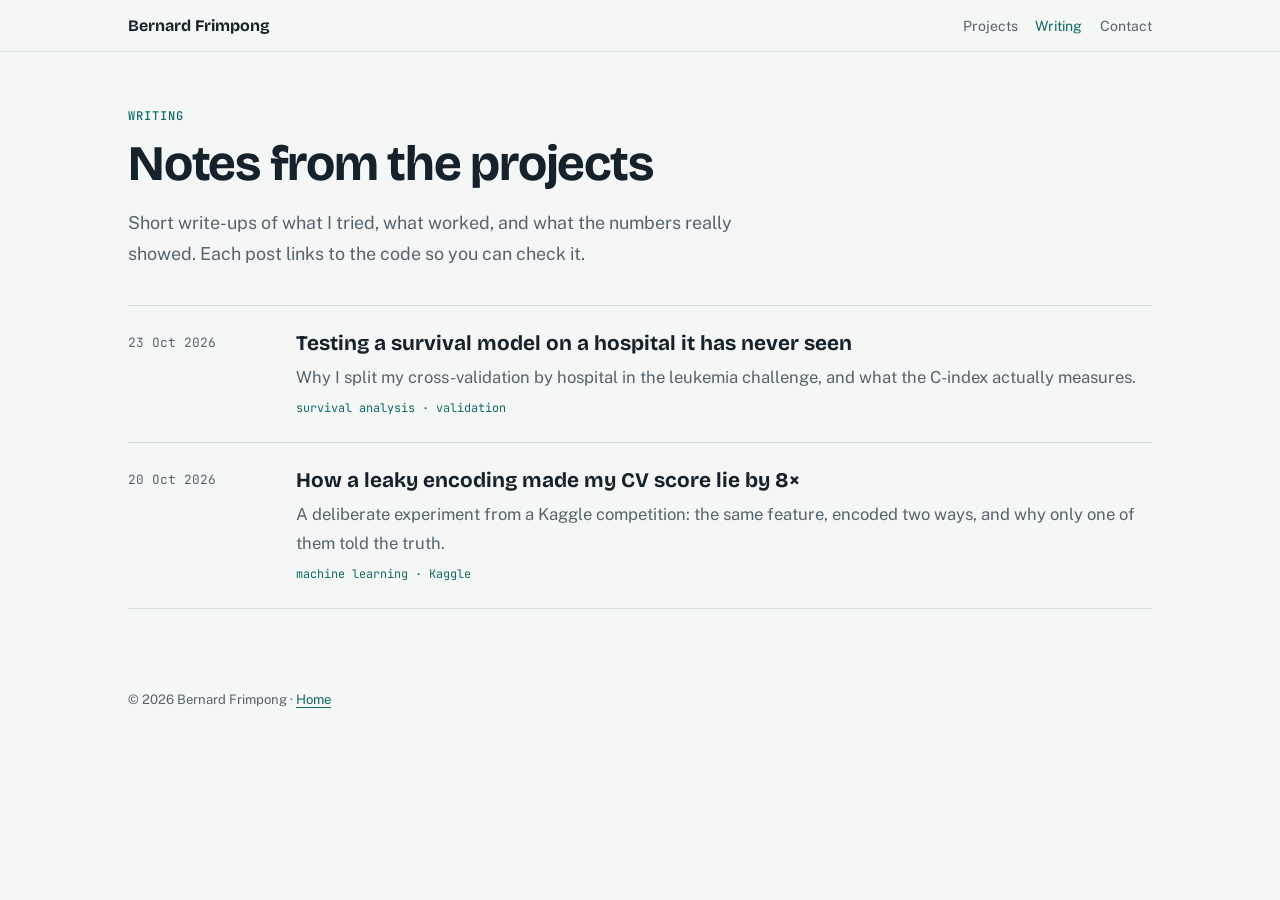
==== blog/index.html @ 432e8756 "Add blog with first two posts" ====
<!doctype html>
<html lang="en">
<head>
<meta charset="utf-8">
<meta name="viewport" content="width=device-width, initial-scale=1, viewport-fit=cover">
<title>Writing · Bernard Frimpong</title>
<meta name="description" content="Notes by Bernard Frimpong on data analysis, model validation, survival analysis and disease forecasting.">
<link rel="stylesheet" href="https://fonts.googleapis.com/css2?family=Bricolage+Grotesque:opsz,wght@12..96,500;12..96,700&family=Public+Sans:ital,wght@0,400;0,600;1,400&family=JetBrains+Mono:wght@400;500&display=swap">
<link rel="stylesheet" href="blog.css">
</head>
<body>
<header class="top">
  <div class="wrap">
    <a class="brand" href="../index.html">Bernard Frimpong</a>
    <nav aria-label="Site"><ul>
      <li><a href="../index.html#projects">Projects</a></li>
      <li><a href="index.html" aria-current="page">Writing</a></li>
      <li><a href="../index.html#contact">Contact</a></li>
    </ul></nav>
  </div>
</header>

<main class="wrap">
  <div class="intro">
    <p class="eyebrow">Writing</p>
    <h1>Notes from the projects</h1>
    <p class="lede">Short write-ups of what I tried, what worked, and what the numbers really showed. Each post links to the code so you can check it.</p>
  </div>

  <!-- NEWEST POST GOES AT THE TOP. Copy one <li> ... </li> block to add a post. -->
  <ul class="post-list">
    <li>
      <time datetime="2026-10-23">23 Oct 2026</time>
      <div>
        <h2><a href="posts/validate-on-unseen-hospital.html">Testing a survival model on a hospital it has never seen</a></h2>
        <p>Why I split my cross-validation by hospital in the leukemia challenge, and what the C-index actually measures.</p>
        <span class="tag">survival analysis · validation</span>
      </div>
    </li>
    <li>
      <time datetime="2026-10-20">20 Oct 2026</time>
      <div>
        <h2><a href="posts/target-encoding-leakage.html">How a leaky encoding made my CV score lie by 8×</a></h2>
        <p>A deliberate experiment from a Kaggle competition: the same feature, encoded two ways, and why only one of them told the truth.</p>
        <span class="tag">machine learning · Kaggle</span>
      </div>
    </li>
  </ul>
</main>

<footer class="wrap">© 2026 Bernard Frimpong · <a href="../index.html">Home</a></footer>
</body>
</html>
---- blog/blog.css ----
/* Shared styles for the blog pages. Same colours and fonts as the home page. */
:root{
  --bg:#f5f7f6; --surface:#ffffff; --ink:#15212b; --muted:#56646e; --line:#d6dedc;
  --accent:#0f6b63; --accent-soft:#dcefeb; --mark:#b5651d;
  --display:"Bricolage Grotesque", "Segoe UI", system-ui, sans-serif;
  --body:"Public Sans", "Segoe UI", system-ui, sans-serif;
  --mono:"JetBrains Mono", ui-monospace, Consolas, monospace;
}
@media (prefers-color-scheme: dark){:root:not([data-theme="light"]){
  --bg:#0f171c; --surface:#16222a; --ink:#e6eeec; --muted:#9aaab0; --line:#283841;
  --accent:#4cc2b2; --accent-soft:#173a37; --mark:#e0a060; color-scheme:dark}}
:root[data-theme="dark"]{
  --bg:#0f171c; --surface:#16222a; --ink:#e6eeec; --muted:#9aaab0; --line:#283841;
  --accent:#4cc2b2; --accent-soft:#173a37; --mark:#e0a060; color-scheme:dark}

*{box-sizing:border-box}
:root{padding-top:env(safe-area-inset-top,0px);padding-bottom:env(safe-area-inset-bottom,0px)}
body{background:var(--bg);color:var(--ink);font:400 1.04rem/1.75 var(--body);margin:0}
img{max-width:100%}
a{color:var(--accent);text-underline-offset:3px}
a:focus-visible{outline:2px solid var(--accent);outline-offset:3px;border-radius:3px}
.wrap{max-width:66rem;margin:0 auto;padding-left:max(16px, env(safe-area-inset-left, 0px));padding-right:max(16px, env(safe-area-inset-right, 0px))}

header.top{border-bottom:1px solid var(--line)}
header.top .wrap{display:flex;align-items:center;justify-content:space-between;gap:1rem;padding-block:.7rem}
.brand{font:700 1rem var(--display);color:var(--ink);text-decoration:none}
nav ul{display:flex;gap:1.1rem;list-style:none;margin:0;padding:0;flex-wrap:wrap}
nav a{color:var(--muted);text-decoration:none;font-size:.88rem}
nav a:hover,nav a[aria-current]{color:var(--accent)}

.eyebrow{font:500 .75rem var(--mono);letter-spacing:.08em;text-transform:uppercase;color:var(--accent);margin:0 0 .8rem}
h1{font:700 clamp(2rem,5vw,3.1rem)/1.08 var(--display);letter-spacing:-.025em;margin:0 0 1rem;text-wrap:balance}
.lede{font-size:1.12rem;color:var(--muted);margin:0}

/* blog index */
.intro{padding-block:3.5rem 2.2rem;max-width:42rem}
.post-list{list-style:none;margin:0;padding:0 0 3rem;border-top:1px solid var(--line)}
.post-list li{display:grid;grid-template-columns:9rem minmax(0,1fr);gap:1.5rem;padding-block:1.6rem;border-bottom:1px solid var(--line)}
.post-list time{font:400 .8rem/1.9 var(--mono);color:var(--muted)}
.post-list h2{font:700 1.3rem/1.25 var(--display);margin:0 0 .35rem;text-wrap:balance}
.post-list h2 a{color:var(--ink);text-decoration:none}
.post-list h2 a:hover{color:var(--accent)}
.post-list p{margin:0;color:var(--muted)}
.post-list .tag{font:400 .74rem var(--mono);color:var(--accent);margin-top:.5rem;display:block}
@media (max-width:640px){.post-list li{grid-template-columns:1fr;gap:.2rem}}

/* single post */
article.post{max-width:42rem;margin:0 auto;padding-block:3.2rem 2rem}
.post-meta{font:400 .8rem var(--mono);color:var(--muted);margin:0 0 2.2rem;display:flex;flex-wrap:wrap;gap:.3rem 1rem}
article.post h2{font:700 1.4rem/1.25 var(--display);margin:2.4rem 0 .7rem;letter-spacing:-.01em}
article.post p,article.post li{margin:0 0 1.05rem}
article.post ul,article.post ol{padding-left:1.2rem;margin:0 0 1.1rem}
code{font:400 .88em var(--mono);background:var(--accent-soft);padding:.1em .35em;border-radius:4px}
pre{background:var(--surface);border:1px solid var(--line);border-radius:8px;padding:1rem;overflow-x:auto;font:400 .86rem/1.6 var(--mono)}
pre code{background:none;padding:0}
.result{font:500 .9rem/1.5 var(--mono);color:var(--accent);background:var(--accent-soft);padding:.7rem .9rem;border-radius:6px;margin:0 0 1.4rem}
.takeaway{border:1px solid var(--line);background:var(--surface);border-radius:8px;padding:1rem 1.2rem;margin:2rem 0}
.takeaway strong{display:block;font:500 .75rem var(--mono);letter-spacing:.08em;text-transform:uppercase;color:var(--mark);margin-bottom:.3rem}
.post-foot{border-top:1px solid var(--line);margin-top:2.5rem;padding-top:1.2rem;display:flex;flex-wrap:wrap;justify-content:space-between;gap:.8rem;font-size:.92rem}
.tablewrap{overflow-x:auto;margin:0 0 1.4rem}
table{border-collapse:collapse;width:100%;font-size:.92rem}
th,td{text-align:left;padding:.5rem .7rem;border-bottom:1px solid var(--line)}
th{font:500 .75rem var(--mono);text-transform:uppercase;letter-spacing:.06em;color:var(--muted)}
td.num{font-family:var(--mono);font-variant-numeric:tabular-nums}
footer{padding-block:2rem;color:var(--muted);font-size:.82rem}
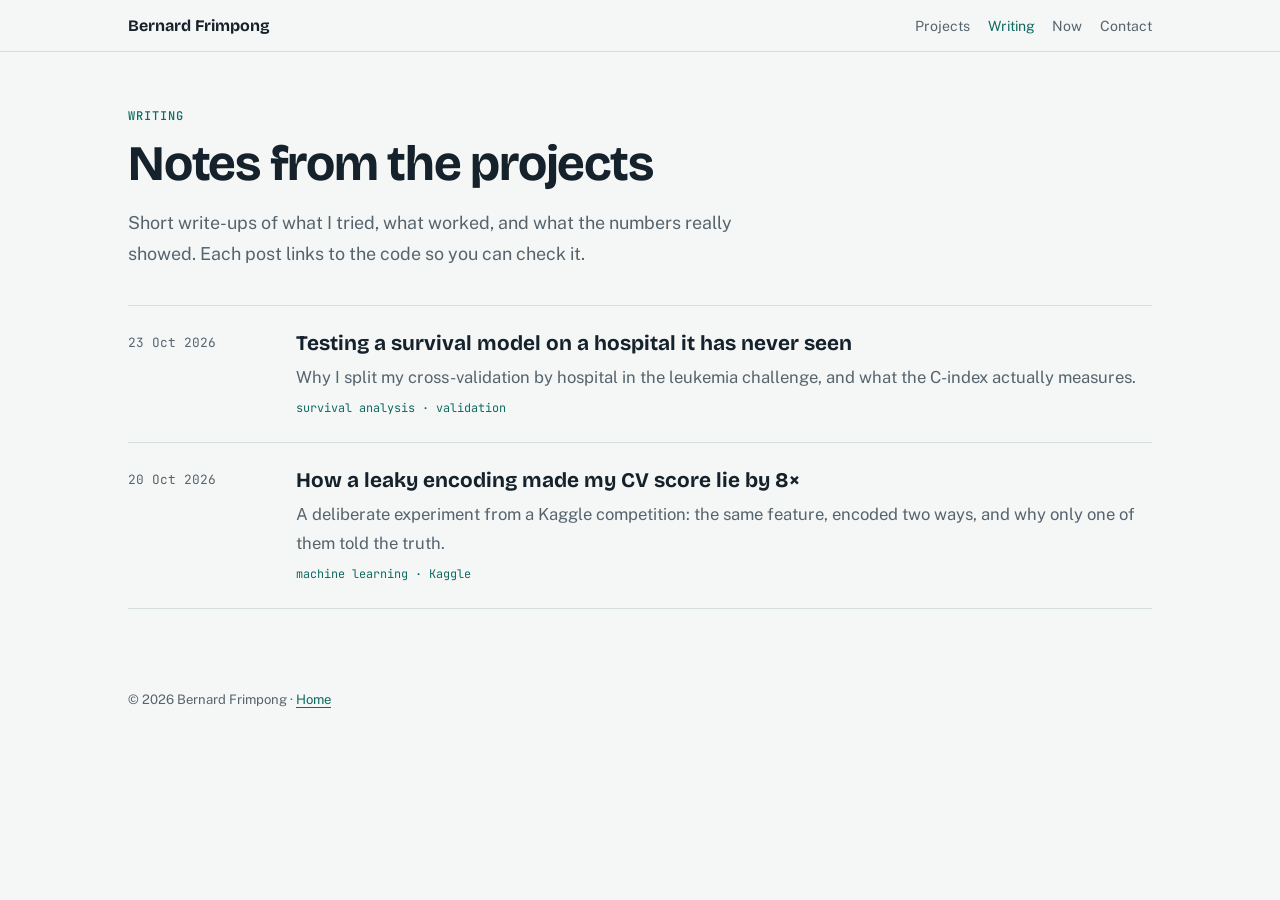
==== commit ae153921: "Add photo, Now page, preview card and chart slots" ====
--- a/blog/index.html
+++ b/blog/index.html
@@ -15,6 +15,7 @@
     <nav aria-label="Site"><ul>
       <li><a href="../index.html#projects">Projects</a></li>
       <li><a href="index.html" aria-current="page">Writing</a></li>
+      <li><a href="../now.html">Now</a></li>
       <li><a href="../index.html#contact">Contact</a></li>
     </ul></nav>
   </div>
